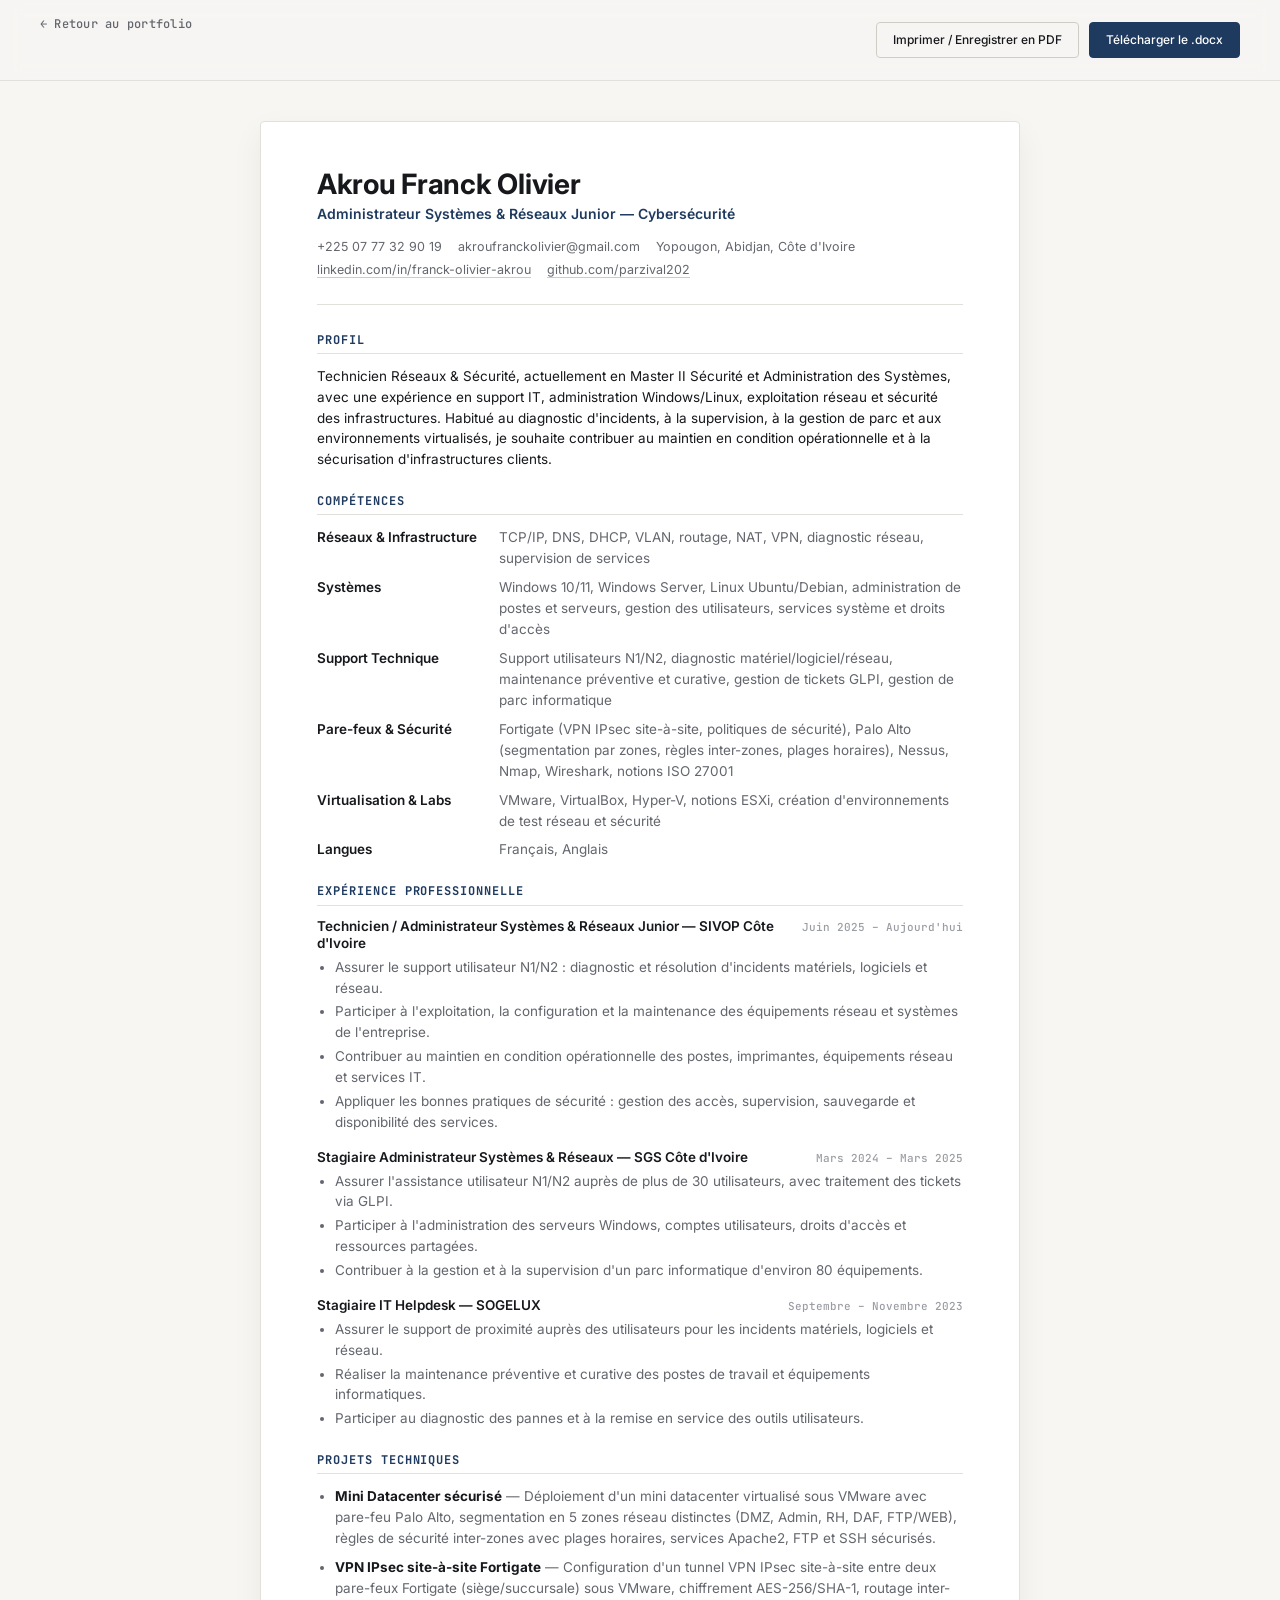
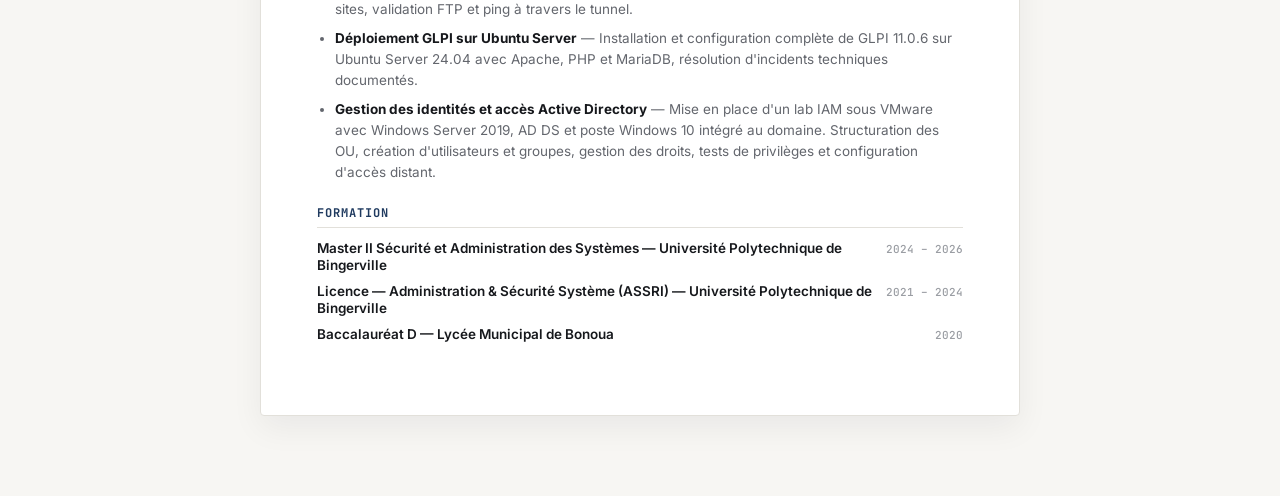
==== cv.html @ 8d3bd742 "modif claude pro" ====
<!DOCTYPE html>
<html lang="fr">
<head>
  <meta charset="UTF-8" />
  <meta name="viewport" content="width=device-width, initial-scale=1.0" />
  <title>CV | Akrou Franck Olivier</title>
  <meta name="description" content="CV d'Akrou Franck Olivier, administrateur systèmes & réseaux junior, cybersécurité opérationnelle." />
  <link rel="preconnect" href="https://fonts.googleapis.com" />
  <link rel="preconnect" href="https://fonts.gstatic.com" crossorigin />
  <link href="https://fonts.googleapis.com/css2?family=Inter:wght@400;500;600;700;800&family=JetBrains+Mono:wght@400;600&display=swap" rel="stylesheet" />
  <link rel="stylesheet" href="style.css" />
  <link rel="stylesheet" href="cv.css" />
</head>
<body class="cv-body">
  <div class="cv-toolbar no-print">
    <a class="back-link" href="index.html#accueil">← Retour au portfolio</a>
    <div class="cv-toolbar-actions">
      <button class="btn btn-secondary" type="button" onclick="window.print()">Imprimer / Enregistrer en PDF</button>
      <a class="btn btn-primary" href="assets/cv/CV%20-%20Akrou%20Franck%20Olivier.docx" download>Télécharger le .docx</a>
    </div>
  </div>

  <main class="cv-page">
    <header class="cv-head">
      <h1>Akrou Franck Olivier</h1>
      <p class="cv-role">Administrateur Systèmes &amp; Réseaux Junior — Cybersécurité</p>
      <p class="cv-contact">
        <span>+225 07 77 32 90 19</span>
        <span>akroufranckolivier@gmail.com</span>
        <span>Yopougon, Abidjan, Côte d'Ivoire</span>
      </p>
      <p class="cv-contact cv-contact-links">
        <a href="https://www.linkedin.com/in/franck-olivier-akrou-0912151b7/" target="_blank" rel="noopener">linkedin.com/in/franck-olivier-akrou</a>
        <a href="https://github.com/parzival202" target="_blank" rel="noopener">github.com/parzival202</a>
      </p>
    </header>

    <section class="cv-section">
      <h2>Profil</h2>
      <p>Technicien Réseaux &amp; Sécurité, actuellement en Master II Sécurité et Administration des Systèmes, avec une expérience en support IT, administration Windows/Linux, exploitation réseau et sécurité des infrastructures. Habitué au diagnostic d'incidents, à la supervision, à la gestion de parc et aux environnements virtualisés, je souhaite contribuer au maintien en condition opérationnelle et à la sécurisation d'infrastructures clients.</p>
    </section>

    <section class="cv-section">
      <h2>Compétences</h2>
      <dl class="cv-skills">
        <div><dt>Réseaux &amp; Infrastructure</dt><dd>TCP/IP, DNS, DHCP, VLAN, routage, NAT, VPN, diagnostic réseau, supervision de services</dd></div>
        <div><dt>Systèmes</dt><dd>Windows 10/11, Windows Server, Linux Ubuntu/Debian, administration de postes et serveurs, gestion des utilisateurs, services système et droits d'accès</dd></div>
        <div><dt>Support Technique</dt><dd>Support utilisateurs N1/N2, diagnostic matériel/logiciel/réseau, maintenance préventive et curative, gestion de tickets GLPI, gestion de parc informatique</dd></div>
        <div><dt>Pare-feux &amp; Sécurité</dt><dd>Fortigate (VPN IPsec site-à-site, politiques de sécurité), Palo Alto (segmentation par zones, règles inter-zones, plages horaires), Nessus, Nmap, Wireshark, notions ISO 27001</dd></div>
        <div><dt>Virtualisation &amp; Labs</dt><dd>VMware, VirtualBox, Hyper-V, notions ESXi, création d'environnements de test réseau et sécurité</dd></div>
        <div><dt>Langues</dt><dd>Français, Anglais</dd></div>
      </dl>
    </section>

    <section class="cv-section">
      <h2>Expérience professionnelle</h2>

      <article class="cv-entry">
        <div class="cv-entry-head"><h3>Technicien / Administrateur Systèmes &amp; Réseaux Junior — SIVOP Côte d'Ivoire</h3><span>Juin 2025 – Aujourd'hui</span></div>
        <ul>
          <li>Assurer le support utilisateur N1/N2 : diagnostic et résolution d'incidents matériels, logiciels et réseau.</li>
          <li>Participer à l'exploitation, la configuration et la maintenance des équipements réseau et systèmes de l'entreprise.</li>
          <li>Contribuer au maintien en condition opérationnelle des postes, imprimantes, équipements réseau et services IT.</li>
          <li>Appliquer les bonnes pratiques de sécurité : gestion des accès, supervision, sauvegarde et disponibilité des services.</li>
        </ul>
      </article>

      <article class="cv-entry">
        <div class="cv-entry-head"><h3>Stagiaire Administrateur Systèmes &amp; Réseaux — SGS Côte d'Ivoire</h3><span>Mars 2024 – Mars 2025</span></div>
        <ul>
          <li>Assurer l'assistance utilisateur N1/N2 auprès de plus de 30 utilisateurs, avec traitement des tickets via GLPI.</li>
          <li>Participer à l'administration des serveurs Windows, comptes utilisateurs, droits d'accès et ressources partagées.</li>
          <li>Contribuer à la gestion et à la supervision d'un parc informatique d'environ 80 équipements.</li>
        </ul>
      </article>

      <article class="cv-entry">
        <div class="cv-entry-head"><h3>Stagiaire IT Helpdesk — SOGELUX</h3><span>Septembre – Novembre 2023</span></div>
        <ul>
          <li>Assurer le support de proximité auprès des utilisateurs pour les incidents matériels, logiciels et réseau.</li>
          <li>Réaliser la maintenance préventive et curative des postes de travail et équipements informatiques.</li>
          <li>Participer au diagnostic des pannes et à la remise en service des outils utilisateurs.</li>
        </ul>
      </article>
    </section>

    <section class="cv-section">
      <h2>Projets techniques</h2>
      <ul class="cv-projects">
        <li><strong>Mini Datacenter sécurisé</strong> — Déploiement d'un mini datacenter virtualisé sous VMware avec pare-feu Palo Alto, segmentation en 5 zones réseau distinctes (DMZ, Admin, RH, DAF, FTP/WEB), règles de sécurité inter-zones avec plages horaires, services Apache2, FTP et SSH sécurisés.</li>
        <li><strong>VPN IPsec site-à-site Fortigate</strong> — Configuration d'un tunnel VPN IPsec site-à-site entre deux pare-feux Fortigate (siège/succursale) sous VMware, chiffrement AES-256/SHA-1, routage inter-sites, validation FTP et ping à travers le tunnel.</li>
        <li><strong>Déploiement GLPI sur Ubuntu Server</strong> — Installation et configuration complète de GLPI 11.0.6 sur Ubuntu Server 24.04 avec Apache, PHP et MariaDB, résolution d'incidents techniques documentés.</li>
        <li><strong>Gestion des identités et accès Active Directory</strong> — Mise en place d'un lab IAM sous VMware avec Windows Server 2019, AD DS et poste Windows 10 intégré au domaine. Structuration des OU, création d'utilisateurs et groupes, gestion des droits, tests de privilèges et configuration d'accès distant.</li>
      </ul>
    </section>

    <section class="cv-section">
      <h2>Formation</h2>
      <article class="cv-entry cv-entry-compact">
        <div class="cv-entry-head"><h3>Master II Sécurité et Administration des Systèmes — Université Polytechnique de Bingerville</h3><span>2024 – 2026</span></div>
      </article>
      <article class="cv-entry cv-entry-compact">
        <div class="cv-entry-head"><h3>Licence — Administration &amp; Sécurité Système (ASSRI) — Université Polytechnique de Bingerville</h3><span>2021 – 2024</span></div>
      </article>
      <article class="cv-entry cv-entry-compact">
        <div class="cv-entry-head"><h3>Baccalauréat D — Lycée Municipal de Bonoua</h3><span>2020</span></div>
      </article>
    </section>
  </main>
</body>
</html>
---- style.css ----
*, *::before, *::after { box-sizing: border-box; }
:root {
  --bg: #f7f6f3;
  --surface: #ffffff;
  --text: #16181c;
  --muted: #63666d;
  --faint: #9a9da3;
  --line: #e2e0da;
  --line-strong: #cfccc4;
  --accent: #1f3a5f;
  --accent-soft: #eaeef4;
  --shadow: 0 12px 32px rgba(20, 22, 26, .06);
  --radius: 4px;
}
@media (prefers-color-scheme: dark) {
  :root {
    --bg: #101113;
    --surface: #17181b;
    --text: #f1f0ec;
    --muted: #a6a9ae;
    --faint: #75787d;
    --line: #2a2c30;
    --line-strong: #3a3d42;
    --accent: #9db8dd;
    --accent-soft: rgba(157, 184, 221, .1);
    --shadow: 0 12px 32px rgba(0, 0, 0, .3);
  }
}
html { scroll-behavior: smooth; }
body {
  margin: 0;
  background: var(--bg);
  color: var(--text);
  font-family: "Inter", system-ui, sans-serif;
  font-size: 15px;
  line-height: 1.6;
  -webkit-font-smoothing: antialiased;
}
a { color: inherit; }
img { max-width: 100%; display: block; }
::selection { background: var(--accent-soft); color: var(--accent); }

/* Custom cursor */
.cursor-dot, .cursor-ring {
  position: fixed;
  top: 0;
  left: 0;
  pointer-events: none;
  z-index: 999;
  border-radius: 50%;
  mix-blend-mode: difference;
  will-change: transform;
}
.cursor-dot { width: 6px; height: 6px; background: #fff; }
.cursor-ring {
  width: 32px;
  height: 32px;
  border: 1px solid #fff;
  opacity: .55;
  transition: width .25s cubic-bezier(.16,1,.3,1), height .25s cubic-bezier(.16,1,.3,1), opacity .25s ease;
}
.cursor-ring.is-active { width: 56px; height: 56px; opacity: 1; }
html.has-custom-cursor, html.has-custom-cursor a, html.has-custom-cursor button { cursor: none; }
@media (pointer: coarse) { .cursor-dot, .cursor-ring { display: none; } }

/* Header */
.site-header {
  position: fixed;
  inset: 0 0 auto;
  z-index: 20;
  display: flex;
  align-items: center;
  justify-content: space-between;
  padding: 20px clamp(20px, 5vw, 56px);
  background: rgba(247, 246, 243, .82);
  border-bottom: 1px solid transparent;
  backdrop-filter: blur(10px);
  transition: border-color .25s ease, background .25s ease;
}
@media (prefers-color-scheme: dark) {
  .site-header { background: rgba(16, 17, 19, .82); }
}
.site-header.is-scrolled { border-color: var(--line); }
.brand {
  color: var(--text);
  font: 600 13px/1 "JetBrains Mono", monospace;
  letter-spacing: .02em;
  text-decoration: none;
}
.site-nav { display: flex; gap: 28px; align-items: center; }
.site-nav a {
  position: relative;
  color: var(--muted);
  font: 500 12px/1 "JetBrains Mono", monospace;
  letter-spacing: .02em;
  text-decoration: none;
  padding-bottom: 3px;
  transition: color .2s ease;
}
.site-nav a::after {
  content: "";
  position: absolute;
  left: 0; right: 100%; bottom: 0;
  height: 1px;
  background: var(--accent);
  transition: right .25s ease;
}
.site-nav a:hover, .site-nav a.is-active { color: var(--text); }
.site-nav a:hover::after, .site-nav a.is-active::after { right: 0; }
.menu-toggle { display: none; background: none; border: 0; padding: 8px; cursor: pointer; }
.menu-toggle span { display: block; width: 20px; height: 1px; margin: 5px 0; background: var(--text); }

/* Scroll progress rail */
.scroll-rail {
  position: fixed;
  left: 30px;
  top: 0;
  bottom: 0;
  z-index: 15;
  display: flex;
  align-items: center;
  pointer-events: none;
}
.scroll-rail-track {
  position: relative;
  width: 2px;
  height: min(58vh, 620px);
  background: var(--line);
  border-radius: 2px;
  pointer-events: auto;
}
.scroll-rail-fill {
  position: absolute;
  top: 0;
  left: 0;
  right: 0;
  height: 0%;
  background: var(--accent);
  border-radius: 2px;
}
.scroll-rail-thumb {
  position: absolute;
  left: 50%;
  top: 0%;
  width: 7px;
  height: 7px;
  border-radius: 50%;
  background: var(--accent);
  box-shadow: 0 0 0 5px var(--accent-soft);
  transform: translate(-50%, -50%);
}
.scroll-rail-marks { position: absolute; inset: 0; list-style: none; margin: 0; padding: 0; }
.scroll-rail-marks li { position: absolute; left: 50%; top: 0%; transform: translate(-50%, -50%); }
.scroll-rail-marks a {
  display: flex;
  align-items: center;
  justify-content: center;
  width: 18px;
  height: 18px;
  border-radius: 50%;
  background: var(--bg);
  border: 1px solid var(--line-strong);
  text-decoration: none;
  transition: border-color .25s ease, background .25s ease, transform .25s cubic-bezier(.16,1,.3,1);
}
.scroll-rail-marks span {
  font: 600 9px/1 "JetBrains Mono", monospace;
  color: var(--faint);
  transition: color .25s ease;
}
.scroll-rail-marks a:hover { border-color: var(--accent); transform: scale(1.1); }
.scroll-rail-marks a.is-active { border-color: var(--accent); background: var(--accent); transform: scale(1.2); }
.scroll-rail-marks a.is-active span { color: var(--surface); }
@media (max-width: 1180px) { .scroll-rail { display: none; } }
@media (prefers-reduced-motion: reduce) {
  .scroll-rail-fill, .scroll-rail-thumb { transition: none; }
}

/* Layout helpers */
.section { width: min(1080px, calc(100% - 40px)); margin: 0 auto; padding: 108px 0; }
.section + .section { border-top: 1px solid var(--line); }

.eyebrow {
  display: flex;
  align-items: center;
  gap: 10px;
  margin: 0 0 14px;
  color: var(--accent);
  font: 600 11px/1.4 "JetBrains Mono", monospace;
  letter-spacing: .1em;
  text-transform: uppercase;
}
.eyebrow::before {
  content: "";
  width: 22px;
  height: 1px;
  background: var(--accent);
  display: inline-block;
  transform: scaleX(0);
  transform-origin: left;
  transition: transform .6s cubic-bezier(.16,1,.3,1);
}
.reveal.is-visible .eyebrow::before { transform: scaleX(1); }
.hero-copy .eyebrow::before { animation: draw-line .6s .3s cubic-bezier(.16,1,.3,1) both; }

h1, h2, h3, p { margin-top: 0; }
h1 {
  max-width: 780px;
  margin-bottom: 18px;
  font-size: clamp(38px, 5.6vw, 64px);
  font-weight: 700;
  line-height: 1.04;
  letter-spacing: -.02em;
}
h2 { margin-bottom: 0; font-size: clamp(24px, 2.8vw, 34px); font-weight: 700; line-height: 1.18; letter-spacing: -.01em; }
h3 { font-size: 17px; font-weight: 600; line-height: 1.3; letter-spacing: 0; }

/* Hero */
.hero {
  min-height: 100vh;
  display: grid;
  grid-template-columns: minmax(0, 1.15fr) minmax(280px, .68fr);
  align-items: center;
  gap: clamp(32px, 5vw, 72px);
  padding-top: 120px;
}
@keyframes rise-in { from { opacity: 0; transform: translateY(24px); } to { opacity: 1; transform: none; } }
@keyframes draw-line { from { transform: scaleX(0); } to { transform: scaleX(1); } }
.hero-copy > * { animation: rise-in .8s cubic-bezier(.16,1,.3,1) both; }
.hero-copy > *:nth-child(1) { animation-delay: .05s; }
.hero-copy > *:nth-child(2) { animation-delay: .16s; }
.hero-copy > *:nth-child(3) { animation-delay: .3s; }
.hero-copy > *:nth-child(4) { animation-delay: .4s; }
.hero-copy > *:nth-child(5) { animation-delay: .5s; }
.hero-copy > *:nth-child(6) { animation-delay: .6s; }
.profile-card { animation: rise-in .9s .5s cubic-bezier(.16,1,.3,1) both; }
.hero-title { color: var(--muted); font: 500 clamp(15px, 1.6vw, 19px)/1.4 "Inter", sans-serif; margin-bottom: 18px; }
.hero-lead { max-width: 620px; color: var(--muted); font-size: clamp(15px, 1.4vw, 17px); margin-bottom: 26px; }
.badge-row { display: flex; flex-wrap: wrap; gap: 0 18px; margin-bottom: 30px; }
.badge-row span {
  position: relative;
  padding-left: 14px;
  color: var(--muted);
  font: 500 12px/1.8 "JetBrains Mono", monospace;
  letter-spacing: .01em;
}
.badge-row span::before { content: ""; position: absolute; left: 0; top: 50%; width: 4px; height: 4px; margin-top: -2px; border-radius: 50%; background: var(--faint); }

.hero-actions, .card-actions, .contact-links { display: flex; flex-wrap: wrap; gap: 12px; margin-top: 8px; }
.btn {
  display: inline-flex;
  align-items: center;
  justify-content: center;
  min-height: 42px;
  padding: 0 20px;
  border-radius: var(--radius);
  border: 1px solid var(--line-strong);
  color: var(--text);
  background: transparent;
  font: 500 13px/1 "Inter", sans-serif;
  text-decoration: none;
  transition: border-color .2s ease, background .2s ease, color .2s ease;
}
.btn { transition: border-color .2s ease, background .2s ease, color .2s ease, transform .3s cubic-bezier(.16,1,.3,1); }
.btn:hover { border-color: var(--accent); }
.btn-primary { color: var(--surface); background: var(--accent); border-color: var(--accent); }
.btn-primary:hover { opacity: .88; }
.btn-secondary { background: transparent; }
.btn-ghost { color: var(--muted); border-color: transparent; padding: 0; min-height: auto; text-decoration: underline; text-underline-offset: 4px; text-decoration-color: var(--line-strong); }
.btn-ghost:hover { color: var(--text); text-decoration-color: var(--accent); }

.profile-card {
  border: 1px solid var(--line);
  border-radius: var(--radius);
  background: var(--surface);
  padding: 26px;
}
.profile-row { display: grid; gap: 3px; padding: 14px 0; border-bottom: 1px solid var(--line); }
.profile-row:first-child { padding-top: 0; }
.profile-row span { color: var(--faint); font: 500 11px/1 "JetBrains Mono", monospace; letter-spacing: .08em; text-transform: uppercase; }
.profile-row strong { font-size: 14px; font-weight: 600; }
.profile-grid { display: grid; grid-template-columns: repeat(2, 1fr); gap: 20px 16px; margin-top: 20px; }
.profile-grid strong { display: block; font-size: 24px; font-weight: 700; letter-spacing: -.01em; }
.profile-grid span { color: var(--muted); font-size: 12px; }

/* Marquee */
.marquee {
  position: relative;
  overflow: hidden;
  background: var(--surface);
  border-top: 1px solid var(--line);
  border-bottom: 1px solid var(--line);
  padding: 24px 0;
  -webkit-mask-image: linear-gradient(90deg, transparent, #000 10%, #000 90%, transparent);
  mask-image: linear-gradient(90deg, transparent, #000 10%, #000 90%, transparent);
}
.marquee-track {
  display: flex;
  width: max-content;
  animation: marquee 34s linear infinite;
}
.marquee:hover .marquee-track { animation-play-state: paused; }
.marquee-track span {
  position: relative;
  display: inline-flex;
  align-items: center;
  color: var(--muted);
  font: 500 13px/1 "JetBrains Mono", monospace;
  letter-spacing: .06em;
  text-transform: uppercase;
  white-space: nowrap;
  padding: 0 30px;
}
.marquee-track span::after {
  content: "";
  position: absolute;
  right: 0;
  top: 50%;
  width: 4px;
  height: 4px;
  margin-top: -2px;
  border-radius: 50%;
  background: var(--faint);
}
@keyframes marquee { from { transform: translateX(0); } to { transform: translateX(-50%); } }

/* Section heading */
.section-heading { max-width: 720px; margin-bottom: 44px; }

/* About */
.about-layout { display: grid; grid-template-columns: .8fr 1.2fr; gap: 48px; align-items: start; }
.prose { color: var(--text); font-size: 16px; max-width: 560px; }
.prose p { margin-bottom: 16px; color: var(--muted); }
.skills-panel h3 { margin-bottom: 4px; }
.skill-group { padding: 16px 0; border-top: 1px solid var(--line); display: grid; grid-template-columns: 180px 1fr; gap: 16px; }
.skill-group:first-of-type { border-top: 0; }
.skill-group strong { color: var(--text); font-weight: 600; }
.skill-group p { margin: 0; color: var(--muted); }

/* Timeline */
.timeline { display: grid; }
.timeline article {
  display: grid;
  grid-template-columns: 160px 1fr;
  gap: 24px;
  padding: 28px 0;
  border-top: 1px solid var(--line);
}
.timeline article:first-child { border-top: 0; }
.timeline span, .education-grid span, .project-type {
  color: var(--faint);
  font: 500 11px/1.6 "JetBrains Mono", monospace;
  text-transform: uppercase;
  letter-spacing: .06em;
}
.timeline h3, .education-grid h3 { margin: 6px 0 4px; }
.timeline > article > p, .education-grid p { color: var(--muted); margin-bottom: 10px; font-size: 14px; }
.timeline li { color: var(--muted); margin-bottom: 6px; font-size: 14px; }
.timeline ul { padding-left: 18px; margin: 0; }

/* Projects */
.projects-grid { display: grid; grid-template-columns: repeat(3, 1fr); gap: 1px; background: var(--line); border: 1px solid var(--line); }
.project-card {
  background: var(--surface);
  padding: 26px;
  display: flex;
  flex-direction: column;
  min-height: 260px;
  transform-style: preserve-3d;
}
.project-card:hover { background: var(--accent-soft); }
.project-card h3 { margin-bottom: 8px; }
.project-card p:not(.project-type) { color: var(--muted); font-size: 14px; }
.project-card .tag-row { margin-top: auto; padding-top: 18px; display: flex; flex-wrap: wrap; gap: 6px 14px; }
.project-card .tag-row span { color: var(--faint); font: 500 11px/1 "JetBrains Mono", monospace; letter-spacing: .02em; }
.card-actions { margin-top: 14px; gap: 16px; }
.card-actions a {
  color: var(--text);
  border-bottom: 1px solid var(--line-strong);
  padding-bottom: 2px;
  font: 500 12px/1 "Inter", sans-serif;
  text-decoration: none;
  transition: border-color .2s ease, color .2s ease;
}
.card-actions a:hover { color: var(--accent); border-color: var(--accent); }

/* Education */
.education-grid { display: grid; grid-template-columns: repeat(3, 1fr); gap: 1px; background: var(--line); border: 1px solid var(--line); }
.education-grid article { background: var(--surface); padding: 24px; }

/* Contact */
.contact-section { text-align: center; }
.contact-section .section-heading { margin-inline: auto; }
.contact-section .eyebrow { justify-content: center; }
.contact-section h2 { max-width: 620px; margin-inline: auto; }
.contact-lead { max-width: 480px; margin: 18px auto 0; color: var(--muted); font-size: 16px; }
.contact-links { justify-content: center; }

/* Footer */
.site-footer {
  display: flex;
  justify-content: space-between;
  gap: 14px;
  width: min(1080px, calc(100% - 40px));
  margin: 0 auto;
  padding: 32px 0 48px;
  color: var(--faint);
  font: 500 11px/1.4 "JetBrains Mono", monospace;
  letter-spacing: .02em;
}

/* Reveal */
.reveal {
  opacity: 0;
  transform: translateY(16px);
  transition:
    opacity .6s cubic-bezier(.16,1,.3,1) calc(var(--stagger, 0) * 80ms),
    transform .6s cubic-bezier(.16,1,.3,1),
    background .2s ease;
}
.reveal.is-visible { opacity: 1; transform: none; }

/* Image reveal wipe */
.case-visual img, .media-card img {
  clip-path: inset(0 100% 0 0);
  transition: clip-path 1s cubic-bezier(.16,1,.3,1);
}
.case-visual img.is-visible, .media-card img.is-visible { clip-path: inset(0 0 0 0); }

/* Project detail pages */
.project-hero { padding-top: 120px; }
.back-link {
  display: inline-flex;
  align-items: center;
  gap: 8px;
  margin-bottom: 32px;
  color: var(--muted);
  font: 500 12px/1 "JetBrains Mono", monospace;
  letter-spacing: .02em;
  text-decoration: none;
  transition: color .2s ease;
}
.back-link:hover { color: var(--accent); }
.project-hero-grid { display: grid; grid-template-columns: 1fr 320px; gap: 40px; align-items: start; }
.project-summary { color: var(--muted); font-size: 16px; max-width: 620px; margin-bottom: 24px; }
.project-meta { border: 1px solid var(--line); border-radius: var(--radius); background: var(--surface); padding: 22px; }
.project-meta dl { margin: 0; display: grid; }
.project-meta div { padding: 14px 0; border-top: 1px solid var(--line); }
.project-meta div:first-child { padding-top: 0; border-top: 0; }
.project-meta dt { color: var(--faint); font: 500 11px/1 "JetBrains Mono", monospace; text-transform: uppercase; letter-spacing: .06em; }
.project-meta dd { margin: 6px 0 0; color: var(--text); font-size: 14px; }

.detail-grid { display: grid; grid-template-columns: repeat(2, 1fr); gap: 1px; background: var(--line); border: 1px solid var(--line); }
.detail-panel { padding: 26px; background: var(--surface); }
.detail-panel h2 { font-size: 19px; margin-bottom: 12px; }
.detail-panel p, .detail-panel li { color: var(--muted); font-size: 14px; }
.detail-panel ul, .detail-panel ol { padding-left: 18px; margin: 0; }
.detail-panel li { margin-bottom: 6px; }

.workflow { counter-reset: step; list-style: none; padding: 0; display: grid; gap: 14px; }
.workflow li { counter-increment: step; display: flex; gap: 14px; align-items: flex-start; font-size: 14px; color: var(--muted); }
.workflow li::before {
  content: counter(step, decimal-leading-zero);
  flex: 0 0 auto;
  color: var(--accent);
  font: 600 12px/1.4 "JetBrains Mono", monospace;
}

.media-grid { display: grid; grid-template-columns: repeat(3, 1fr); gap: 1px; background: var(--line); border: 1px solid var(--line); }
.media-card { overflow: hidden; background: var(--surface); }
.media-card img { width: 100%; aspect-ratio: 16/10; object-fit: cover; }
.media-card figcaption { padding: 10px 12px; color: var(--muted); font-size: 12px; border-top: 1px solid var(--line); }
.placeholder { display: grid; place-items: center; aspect-ratio: 16/10; color: var(--faint); font-size: 13px; background: var(--surface); border: 1px dashed var(--line-strong); }
.code-block { overflow-x: auto; border: 1px solid var(--line); border-radius: var(--radius); padding: 16px; background: var(--surface); color: var(--text); font: 12px/1.6 "JetBrains Mono", monospace; }

.case-study { display: grid; gap: 1px; background: var(--line); border: 1px solid var(--line); margin-top: 4px; }
.case-step {
  display: grid;
  grid-template-columns: minmax(0, .92fr) minmax(360px, 1.08fr);
  gap: 32px;
  align-items: center;
  background: var(--surface);
  padding: 32px;
}
.case-step:nth-child(even) .case-copy { order: 2; }
.case-step:nth-child(even) .case-visual { order: 1; }
.case-copy h2 { font-size: clamp(20px, 2.2vw, 26px); margin-bottom: 12px; }
.case-copy p, .case-copy li { color: var(--muted); font-size: 14px; }
.case-copy ul { margin: 0; padding-left: 18px; }
.case-visual { overflow: hidden; border: 1px solid var(--line); border-radius: var(--radius); background: var(--bg); }
.case-visual img { width: 100%; max-height: 400px; object-fit: contain; background: var(--bg); }
.case-visual figcaption { padding: 10px 12px; color: var(--muted); font-size: 12px; border-top: 1px solid var(--line); }

.competency-list { display: grid; grid-template-columns: repeat(2, 1fr); gap: 1px; background: var(--line); border: 1px solid var(--line); padding: 0; list-style: none; margin: 0; }
.competency-list li { background: var(--surface); padding: 13px 14px; color: var(--text); font-size: 14px; }

@media (max-width: 980px) {
  .hero, .about-layout, .project-hero-grid { grid-template-columns: 1fr; }
  .projects-grid, .education-grid, .media-grid { grid-template-columns: repeat(2, 1fr); }
  .case-step { grid-template-columns: 1fr; }
  .case-step:nth-child(even) .case-copy, .case-step:nth-child(even) .case-visual { order: initial; }
  .skill-group { grid-template-columns: 1fr; gap: 4px; }
}
@media (max-width: 720px) {
  .site-nav {
    position: absolute;
    top: 100%;
    left: 20px;
    right: 20px;
    display: none;
    flex-direction: column;
    align-items: stretch;
    gap: 4px;
    padding: 14px 4px;
    border: 1px solid var(--line);
    border-radius: var(--radius);
    background: var(--surface);
    box-shadow: var(--shadow);
  }
  .site-nav a { padding: 10px 12px; }
  .site-nav.is-open { display: flex; }
  .menu-toggle { display: block; }
  .section { width: min(100% - 32px, 1080px); padding: 72px 0; }
  .hero { padding-top: 100px; }
  .projects-grid, .education-grid, .detail-grid, .media-grid { grid-template-columns: 1fr; }
  .case-step { padding: 20px; }
  .competency-list { grid-template-columns: 1fr; }
  .site-footer { flex-direction: column; gap: 6px; }
  .timeline article { grid-template-columns: 1fr; gap: 6px; }
}
@media (prefers-reduced-motion: reduce) {
  html { scroll-behavior: auto; }
  /* Keep a gentle opacity fade so the page still feels alive, but drop all
     translate/scale/rotate movement, loops and the custom cursor. */
  .hero-copy > *, .profile-card { animation: none; transition: opacity .5s ease; transform: none; }
  .reveal { transition: opacity .5s ease; transform: none; }
  .eyebrow::before { animation: none; transition: none; transform: scaleX(1); }
  .case-visual img, .media-card img { transition: opacity .5s ease; clip-path: inset(0 0 0 0); }
  .cursor-dot, .cursor-ring { display: none; }
  .marquee-track { animation: none; }
  .project-card, .btn { transition: background-color .2s ease, border-color .2s ease, color .2s ease; }
}
---- cv.css ----
.cv-body { background: var(--bg); }

.cv-toolbar {
  position: sticky;
  top: 0;
  z-index: 10;
  display: flex;
  align-items: center;
  justify-content: space-between;
  gap: 16px;
  padding: 18px clamp(16px, 4vw, 40px);
  background: rgba(247, 246, 243, .9);
  border-bottom: 1px solid var(--line);
  backdrop-filter: blur(10px);
}
@media (prefers-color-scheme: dark) { .cv-toolbar { background: rgba(16, 17, 19, .9); } }
.cv-toolbar-actions { display: flex; gap: 10px; }
.cv-toolbar .btn { min-height: 36px; font-size: 12px; padding: 0 16px; }

.cv-page {
  width: min(760px, calc(100% - 40px));
  margin: 40px auto 80px;
  padding: 48px clamp(24px, 5vw, 56px);
  background: var(--surface);
  border: 1px solid var(--line);
  border-radius: var(--radius);
  box-shadow: var(--shadow);
  color: var(--text);
  font-size: 13.5px;
  line-height: 1.55;
}

.cv-head { margin-bottom: 28px; padding-bottom: 20px; border-bottom: 1px solid var(--line); }
.cv-head h1 { font-size: 28px; margin-bottom: 4px; letter-spacing: -.01em; }
.cv-role { color: var(--accent); font-weight: 600; font-size: 14px; margin-bottom: 12px; }
.cv-contact { display: flex; flex-wrap: wrap; gap: 4px 16px; color: var(--muted); font-size: 12.5px; margin-bottom: 4px; }
.cv-contact-links a { color: var(--muted); text-decoration: underline; text-underline-offset: 3px; text-decoration-color: var(--line-strong); }
.cv-contact-links a:hover { color: var(--accent); }

.cv-section { margin-bottom: 24px; }
.cv-section h2 {
  font-size: 12px;
  font-weight: 700;
  color: var(--accent);
  letter-spacing: .08em;
  text-transform: uppercase;
  margin-bottom: 12px;
  padding-bottom: 6px;
  border-bottom: 1px solid var(--line);
  font-family: "JetBrains Mono", monospace;
}
.cv-section p { color: var(--text); margin: 0; }

.cv-skills { display: grid; gap: 8px; margin: 0; }
.cv-skills div { display: grid; grid-template-columns: 170px 1fr; gap: 12px; }
.cv-skills dt { font-weight: 600; color: var(--text); }
.cv-skills dd { margin: 0; color: var(--muted); }

.cv-entry { margin-bottom: 16px; break-inside: avoid; }
.cv-entry:last-child { margin-bottom: 0; }
.cv-entry-head { display: flex; justify-content: space-between; align-items: baseline; gap: 12px; margin-bottom: 4px; }
.cv-entry-head h3 { font-size: 13.5px; font-weight: 600; margin: 0; }
.cv-entry-head span { color: var(--faint); font: 500 11px/1 "JetBrains Mono", monospace; white-space: nowrap; }
.cv-entry ul { margin: 0; padding-left: 18px; color: var(--muted); }
.cv-entry li { margin-bottom: 3px; }
.cv-entry-compact { margin-bottom: 8px; }

.cv-projects { margin: 0; padding-left: 18px; color: var(--muted); }
.cv-projects li { margin-bottom: 8px; break-inside: avoid; }
.cv-projects strong { color: var(--text); }

@media (max-width: 720px) {
  .cv-toolbar { flex-direction: column; align-items: stretch; gap: 10px; }
  .cv-toolbar-actions { justify-content: stretch; }
  .cv-toolbar-actions .btn { flex: 1; }
  .cv-skills div { grid-template-columns: 1fr; gap: 2px; }
  .cv-entry-head { flex-direction: column; gap: 2px; }
}

@media print {
  .no-print { display: none !important; }
  body, .cv-body { background: #fff !important; }
  .cv-page {
    width: 100%;
    margin: 0;
    padding: 0;
    border: 0;
    box-shadow: none;
    border-radius: 0;
    font-size: 11px;
  }
  .cv-head h1 { font-size: 22px; }
  a { text-decoration: none; color: inherit !important; }
  @page { margin: 14mm; }
}
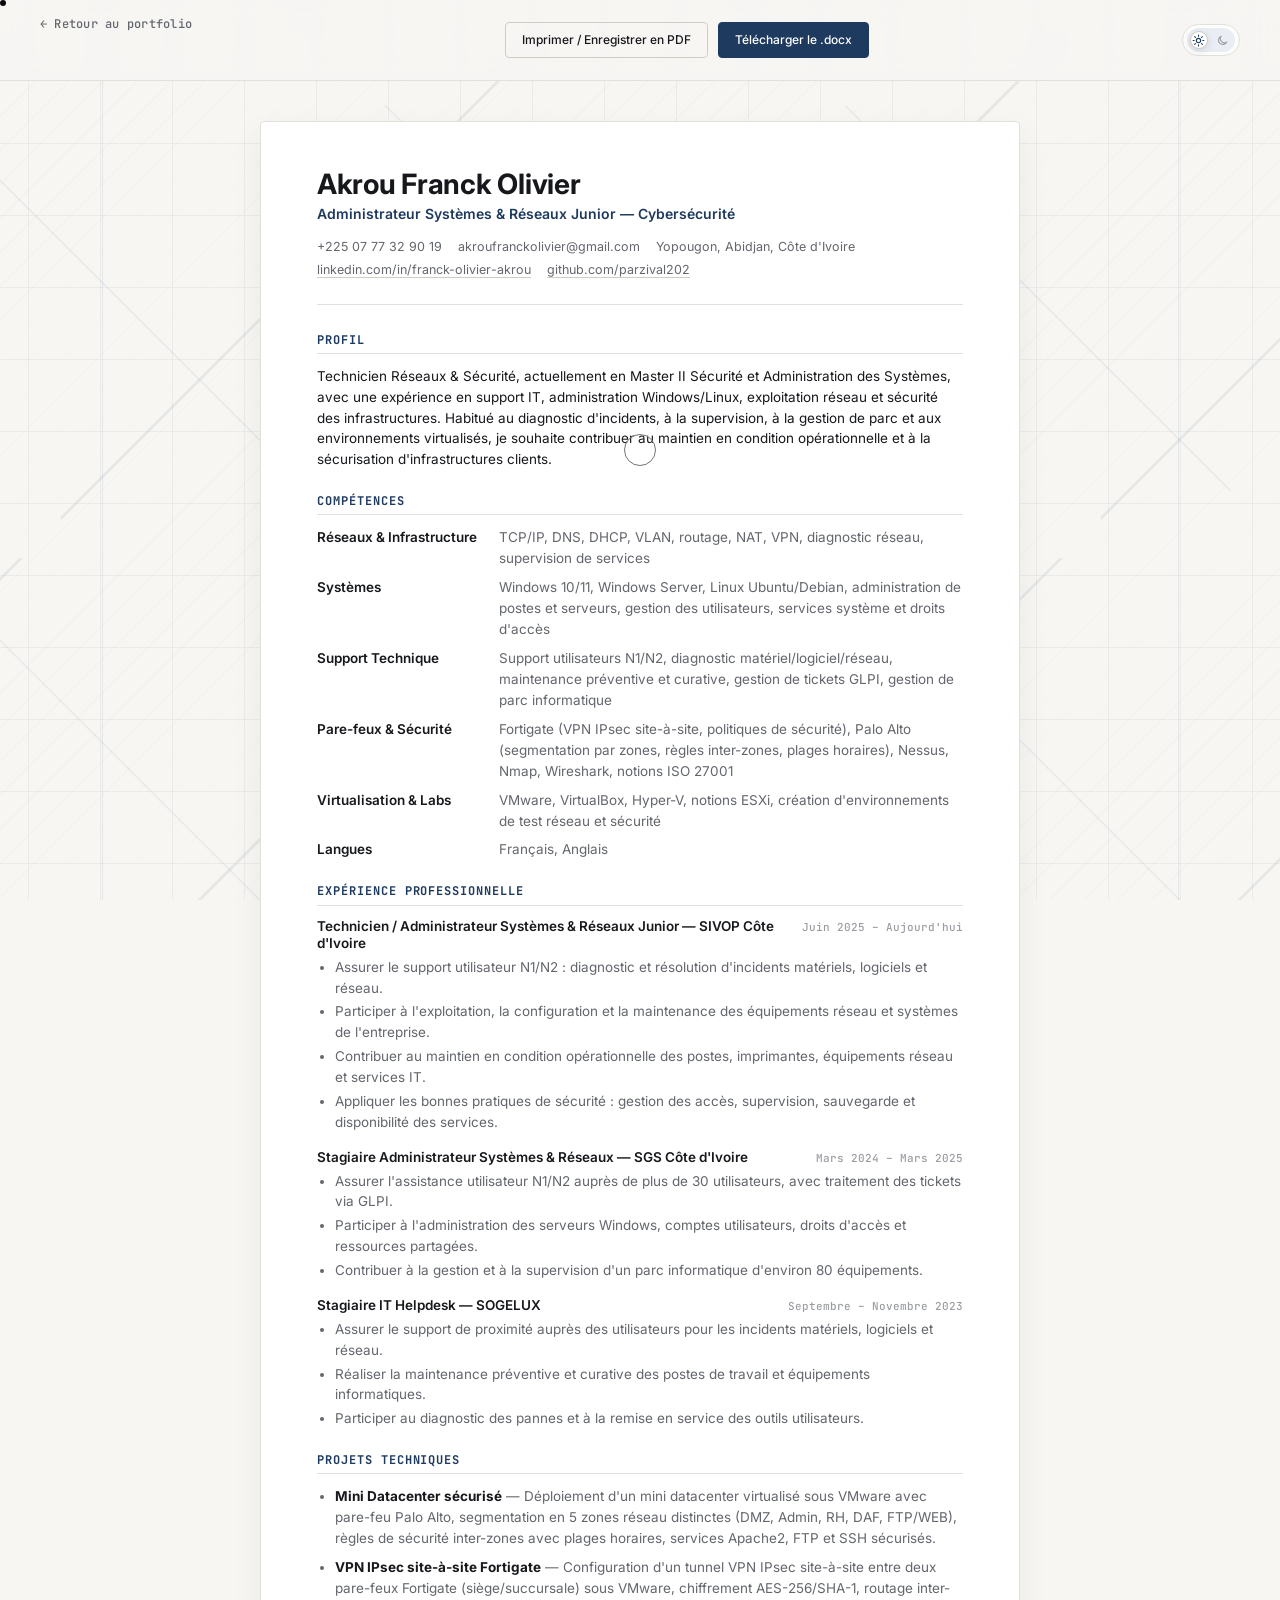
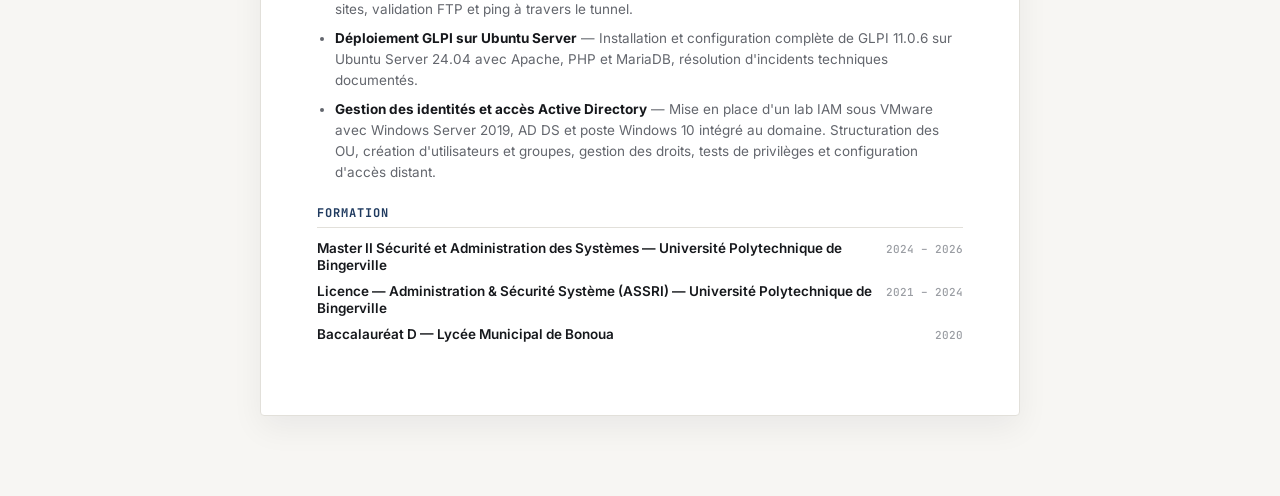
==== commit 8dc0f759: "Improve theme toggle and apply it to CV page" ====
--- a/cv.html
+++ b/cv.html
@@ -12,7 +12,7 @@
   <link rel="stylesheet" href="cv.css" />
 </head>
 <body class="cv-body">
-  <div class="cv-toolbar no-print">
+  <div class="cv-toolbar no-print" data-header>
     <a class="back-link" href="index.html#accueil">← Retour au portfolio</a>
     <div class="cv-toolbar-actions">
       <button class="btn btn-secondary" type="button" onclick="window.print()">Imprimer / Enregistrer en PDF</button>
@@ -107,5 +107,6 @@
       </article>
     </section>
   </main>
+  <script src="script.js"></script>
 </body>
 </html>
--- a/style.css
+++ b/style.css
@@ -9,6 +9,12 @@
   --line-strong: #cfccc4;
   --accent: #1f3a5f;
   --accent-soft: #eaeef4;
+  --surface-veil: rgba(255, 255, 255, .74);
+  --header-bg: rgba(247, 246, 243, .82);
+  --grid-line: rgba(31, 58, 95, .055);
+  --grid-strong: rgba(31, 58, 95, .09);
+  --circuit-line: rgba(31, 58, 95, .075);
+  --grain: rgba(22, 24, 28, .018);
   --shadow: 0 12px 32px rgba(20, 22, 26, .06);
   --radius: 4px;
 }
@@ -23,18 +29,92 @@
     --line-strong: #3a3d42;
     --accent: #9db8dd;
     --accent-soft: rgba(157, 184, 221, .1);
+    --surface-veil: rgba(23, 24, 27, .76);
+    --header-bg: rgba(16, 17, 19, .82);
+    --grid-line: rgba(157, 184, 221, .045);
+    --grid-strong: rgba(157, 184, 221, .075);
+    --circuit-line: rgba(157, 184, 221, .075);
+    --grain: rgba(255, 255, 255, .018);
     --shadow: 0 12px 32px rgba(0, 0, 0, .3);
   }
 }
+html[data-theme="light"] {
+  --bg: #f7f6f3;
+  --surface: #ffffff;
+  --text: #16181c;
+  --muted: #63666d;
+  --faint: #9a9da3;
+  --line: #e2e0da;
+  --line-strong: #cfccc4;
+  --accent: #1f3a5f;
+  --accent-soft: #eaeef4;
+  --surface-veil: rgba(255, 255, 255, .74);
+  --header-bg: rgba(247, 246, 243, .82);
+  --grid-line: rgba(31, 58, 95, .055);
+  --grid-strong: rgba(31, 58, 95, .09);
+  --circuit-line: rgba(31, 58, 95, .075);
+  --grain: rgba(22, 24, 28, .018);
+  --shadow: 0 12px 32px rgba(20, 22, 26, .06);
+}
+html[data-theme="dark"] {
+  --bg: #101113;
+  --surface: #17181b;
+  --text: #f1f0ec;
+  --muted: #a6a9ae;
+  --faint: #75787d;
+  --line: #2a2c30;
+  --line-strong: #3a3d42;
+  --accent: #9db8dd;
+  --accent-soft: rgba(157, 184, 221, .1);
+  --surface-veil: rgba(23, 24, 27, .76);
+  --header-bg: rgba(16, 17, 19, .82);
+  --grid-line: rgba(157, 184, 221, .045);
+  --grid-strong: rgba(157, 184, 221, .075);
+  --circuit-line: rgba(157, 184, 221, .075);
+  --grain: rgba(255, 255, 255, .018);
+  --shadow: 0 12px 32px rgba(0, 0, 0, .3);
+}
 html { scroll-behavior: smooth; }
+html { background: var(--bg); }
 body {
   margin: 0;
+  min-height: 100vh;
+  position: relative;
+  overflow-x: hidden;
   background: var(--bg);
   color: var(--text);
   font-family: "Inter", system-ui, sans-serif;
   font-size: 15px;
   line-height: 1.6;
   -webkit-font-smoothing: antialiased;
+}
+body > * {
+  position: relative;
+  z-index: 1;
+}
+body::before,
+body::after {
+  content: "";
+  position: fixed;
+  inset: 0;
+  pointer-events: none;
+}
+body::before {
+  z-index: 0;
+  background:
+    linear-gradient(90deg, var(--grid-line) 1px, transparent 1px),
+    linear-gradient(0deg, var(--grid-line) 1px, transparent 1px),
+    linear-gradient(135deg, transparent 0 46%, var(--circuit-line) 46% 46.35%, transparent 46.35% 100%),
+    linear-gradient(45deg, transparent 0 58%, var(--circuit-line) 58% 58.25%, transparent 58.25% 100%);
+  background-size: 72px 72px, 72px 72px, 520px 520px, 460px 460px;
+  background-position: center top, center top, 8% 10%, 94% 24%;
+}
+body::after {
+  z-index: 0;
+  background:
+    linear-gradient(90deg, transparent 0 8%, var(--grid-strong) 8% calc(8% + 1px), transparent calc(8% + 1px) 92%, var(--grid-strong) 92% calc(92% + 1px), transparent calc(92% + 1px)),
+    repeating-linear-gradient(135deg, transparent 0 10px, var(--grain) 10px 11px, transparent 11px 24px);
+  opacity: .9;
 }
 a { color: inherit; }
 img { max-width: 100%; display: block; }
@@ -72,13 +152,10 @@
   align-items: center;
   justify-content: space-between;
   padding: 20px clamp(20px, 5vw, 56px);
-  background: rgba(247, 246, 243, .82);
+  background: var(--header-bg);
   border-bottom: 1px solid transparent;
   backdrop-filter: blur(10px);
   transition: border-color .25s ease, background .25s ease;
-}
-@media (prefers-color-scheme: dark) {
-  .site-header { background: rgba(16, 17, 19, .82); }
 }
 .site-header.is-scrolled { border-color: var(--line); }
 .brand {
@@ -107,6 +184,70 @@
 }
 .site-nav a:hover, .site-nav a.is-active { color: var(--text); }
 .site-nav a:hover::after, .site-nav a.is-active::after { right: 0; }
+.theme-toggle {
+  display: inline-flex;
+  align-items: center;
+  justify-content: center;
+  width: 58px;
+  height: 32px;
+  padding: 0;
+  border: 1px solid var(--line);
+  border-radius: 999px;
+  background: var(--surface-veil);
+  color: var(--muted);
+  cursor: pointer;
+  backdrop-filter: blur(10px);
+  transition: color .2s ease, border-color .2s ease, background .2s ease, box-shadow .2s ease;
+}
+.theme-toggle:hover { color: var(--text); border-color: var(--accent); box-shadow: 0 0 0 4px var(--accent-soft); }
+.theme-toggle:focus-visible { outline: 2px solid var(--accent); outline-offset: 3px; }
+.theme-toggle-track {
+  position: relative;
+  display: block;
+  width: 48px;
+  height: 24px;
+  border-radius: 999px;
+  background: var(--accent-soft);
+}
+.theme-toggle-icon {
+  position: absolute;
+  top: 50%;
+  z-index: 2;
+  display: grid;
+  place-items: center;
+  width: 18px;
+  height: 18px;
+  color: var(--faint);
+  transform: translateY(-50%);
+  transition: color .2s ease;
+}
+.theme-toggle-icon svg {
+  width: 13px;
+  height: 13px;
+  fill: none;
+  stroke: currentColor;
+  stroke-width: 2;
+  stroke-linecap: round;
+  stroke-linejoin: round;
+}
+.theme-toggle-sun { left: 3px; }
+.theme-toggle-moon { right: 3px; }
+.theme-toggle-thumb {
+  position: absolute;
+  top: 3px;
+  left: 3px;
+  z-index: 1;
+  width: 18px;
+  height: 18px;
+  border-radius: 50%;
+  background: var(--surface);
+  border: 1px solid var(--line-strong);
+  box-shadow: 0 2px 8px rgba(0, 0, 0, .12);
+  transition: transform .25s cubic-bezier(.16,1,.3,1), background .2s ease, border-color .2s ease;
+}
+html[data-theme="light"] .theme-toggle-sun,
+html[data-theme="dark"] .theme-toggle-moon { color: var(--accent); }
+html[data-theme="dark"] .theme-toggle-thumb { transform: translateX(24px); }
 .menu-toggle { display: none; background: none; border: 0; padding: 8px; cursor: pointer; }
 .menu-toggle span { display: block; width: 20px; height: 1px; margin: 5px 0; background: var(--text); }
 
@@ -272,8 +413,9 @@
 .profile-card {
   border: 1px solid var(--line);
   border-radius: var(--radius);
-  background: var(--surface);
+  background: var(--surface-veil);
   padding: 26px;
+  backdrop-filter: blur(12px);
 }
 .profile-row { display: grid; gap: 3px; padding: 14px 0; border-bottom: 1px solid var(--line); }
 .profile-row:first-child { padding-top: 0; }
@@ -287,7 +429,7 @@
 .marquee {
   position: relative;
   overflow: hidden;
-  background: var(--surface);
+  background: var(--surface-veil);
   border-top: 1px solid var(--line);
   border-bottom: 1px solid var(--line);
   padding: 24px 0;
@@ -361,7 +503,7 @@
 /* Projects */
 .projects-grid { display: grid; grid-template-columns: repeat(3, 1fr); gap: 1px; background: var(--line); border: 1px solid var(--line); }
 .project-card {
-  background: var(--surface);
+  background: var(--surface-veil);
   padding: 26px;
   display: flex;
   flex-direction: column;
@@ -386,7 +528,7 @@
 
 /* Education */
 .education-grid { display: grid; grid-template-columns: repeat(3, 1fr); gap: 1px; background: var(--line); border: 1px solid var(--line); }
-.education-grid article { background: var(--surface); padding: 24px; }
+.education-grid article { background: var(--surface-veil); padding: 24px; }
 
 /* Contact */
 .contact-section { text-align: center; }
@@ -443,7 +585,7 @@
 .back-link:hover { color: var(--accent); }
 .project-hero-grid { display: grid; grid-template-columns: 1fr 320px; gap: 40px; align-items: start; }
 .project-summary { color: var(--muted); font-size: 16px; max-width: 620px; margin-bottom: 24px; }
-.project-meta { border: 1px solid var(--line); border-radius: var(--radius); background: var(--surface); padding: 22px; }
+.project-meta { border: 1px solid var(--line); border-radius: var(--radius); background: var(--surface-veil); padding: 22px; backdrop-filter: blur(12px); }
 .project-meta dl { margin: 0; display: grid; }
 .project-meta div { padding: 14px 0; border-top: 1px solid var(--line); }
 .project-meta div:first-child { padding-top: 0; border-top: 0; }
@@ -451,7 +593,7 @@
 .project-meta dd { margin: 6px 0 0; color: var(--text); font-size: 14px; }
 
 .detail-grid { display: grid; grid-template-columns: repeat(2, 1fr); gap: 1px; background: var(--line); border: 1px solid var(--line); }
-.detail-panel { padding: 26px; background: var(--surface); }
+.detail-panel { padding: 26px; background: var(--surface-veil); }
 .detail-panel h2 { font-size: 19px; margin-bottom: 12px; }
 .detail-panel p, .detail-panel li { color: var(--muted); font-size: 14px; }
 .detail-panel ul, .detail-panel ol { padding-left: 18px; margin: 0; }
@@ -467,7 +609,7 @@
 }
 
 .media-grid { display: grid; grid-template-columns: repeat(3, 1fr); gap: 1px; background: var(--line); border: 1px solid var(--line); }
-.media-card { overflow: hidden; background: var(--surface); }
+.media-card { overflow: hidden; background: var(--surface-veil); }
 .media-card img { width: 100%; aspect-ratio: 16/10; object-fit: cover; }
 .media-card figcaption { padding: 10px 12px; color: var(--muted); font-size: 12px; border-top: 1px solid var(--line); }
 .placeholder { display: grid; place-items: center; aspect-ratio: 16/10; color: var(--faint); font-size: 13px; background: var(--surface); border: 1px dashed var(--line-strong); }
@@ -479,7 +621,7 @@
   grid-template-columns: minmax(0, .92fr) minmax(360px, 1.08fr);
   gap: 32px;
   align-items: center;
-  background: var(--surface);
+  background: var(--surface-veil);
   padding: 32px;
 }
 .case-step:nth-child(even) .case-copy { order: 2; }
@@ -492,7 +634,7 @@
 .case-visual figcaption { padding: 10px 12px; color: var(--muted); font-size: 12px; border-top: 1px solid var(--line); }
 
 .competency-list { display: grid; grid-template-columns: repeat(2, 1fr); gap: 1px; background: var(--line); border: 1px solid var(--line); padding: 0; list-style: none; margin: 0; }
-.competency-list li { background: var(--surface); padding: 13px 14px; color: var(--text); font-size: 14px; }
+.competency-list li { background: var(--surface-veil); padding: 13px 14px; color: var(--text); font-size: 14px; }
 
 @media (max-width: 980px) {
   .hero, .about-layout, .project-hero-grid { grid-template-columns: 1fr; }
--- a/cv.css
+++ b/cv.css
@@ -9,12 +9,12 @@
   justify-content: space-between;
   gap: 16px;
   padding: 18px clamp(16px, 4vw, 40px);
-  background: rgba(247, 246, 243, .9);
+  background: var(--header-bg);
   border-bottom: 1px solid var(--line);
   backdrop-filter: blur(10px);
 }
-@media (prefers-color-scheme: dark) { .cv-toolbar { background: rgba(16, 17, 19, .9); } }
 .cv-toolbar-actions { display: flex; gap: 10px; }
+.cv-toolbar .theme-toggle { flex: 0 0 auto; }
 .cv-toolbar .btn { min-height: 36px; font-size: 12px; padding: 0 16px; }
 
 .cv-page {
